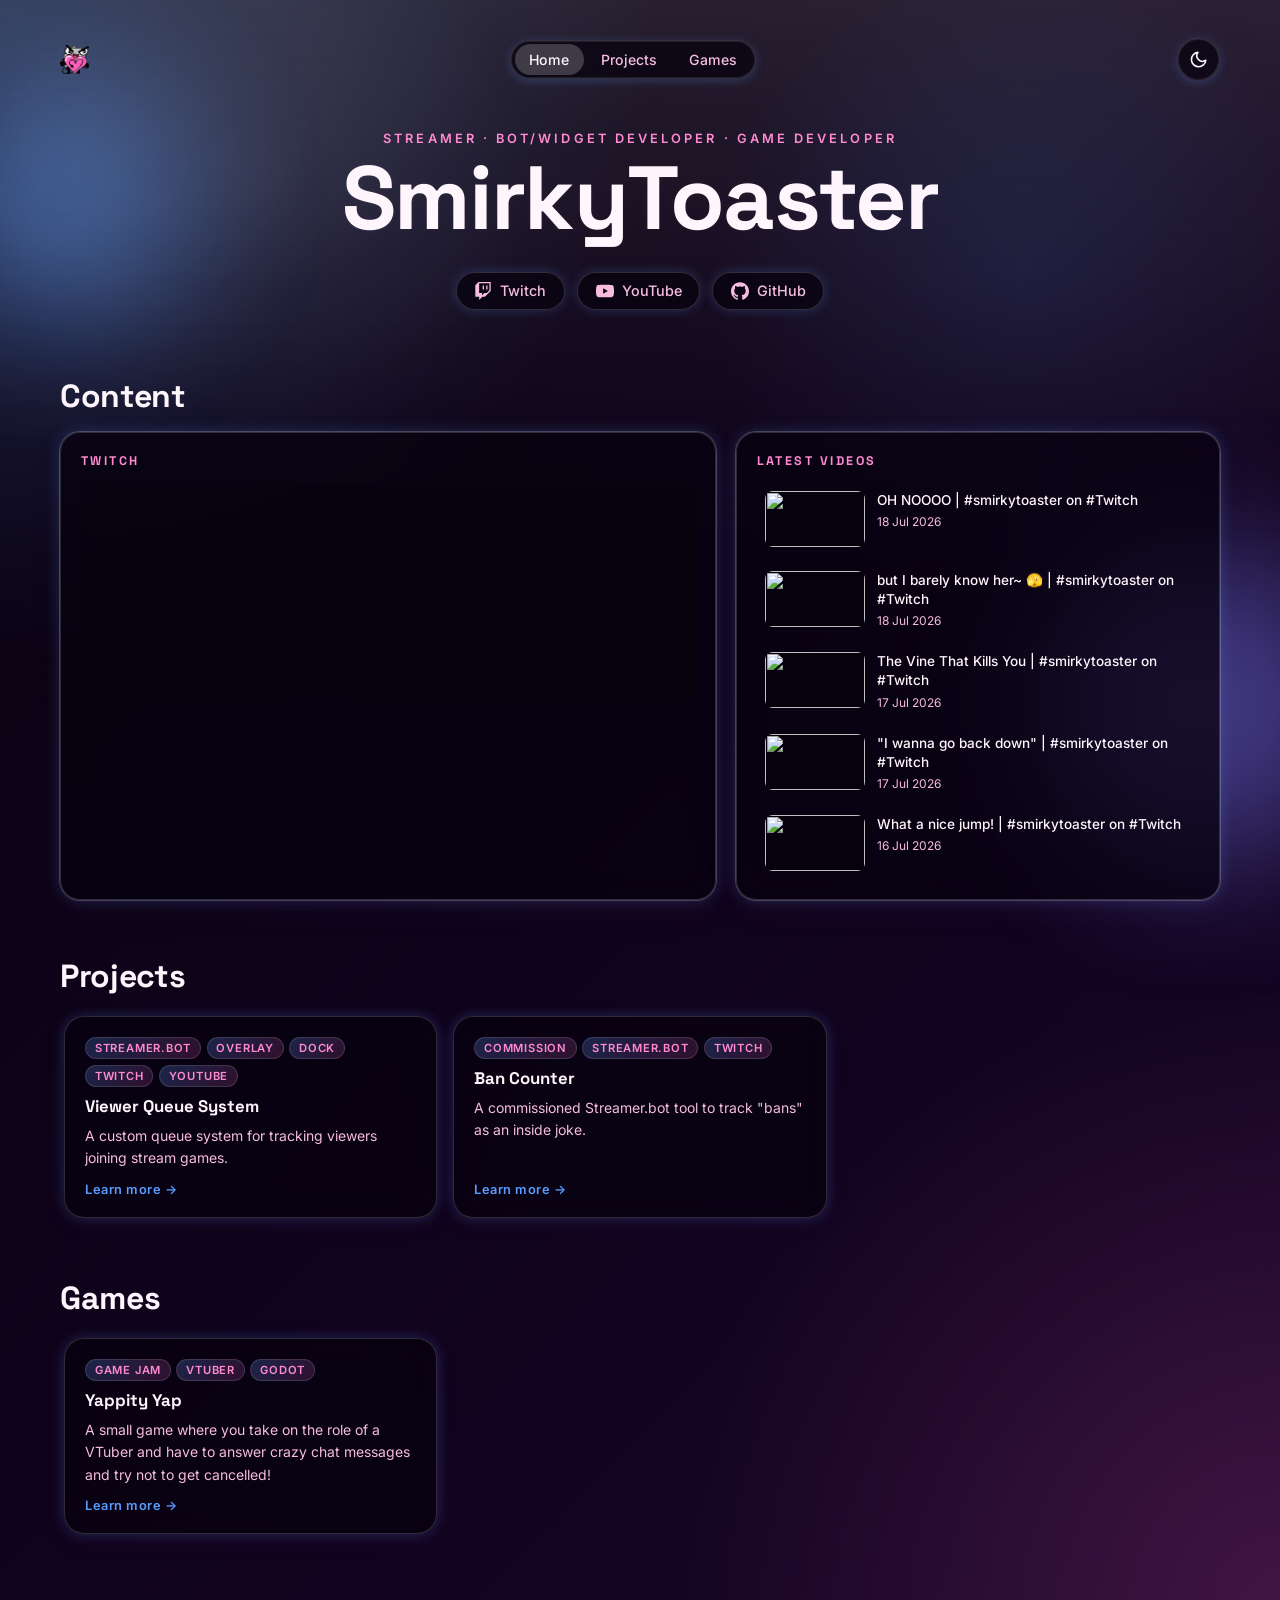
==== index.html @ 1ff02f2c "Revert "Merge pull request #7 from SmirkyToaster/fix/mobile-theme-color" This reverts commit ead4441" ====
<!DOCTYPE html>
<html lang="en">
  <head>
    <meta charset="UTF-8" />
    <meta name="viewport" content="width=device-width, initial-scale=1.0" />
    <title>SmirkyToaster</title>
    <meta
      name="description"
      content="SmirkyToaster — content creator, stream tool developer, and game developer."
    />
    <link rel="preconnect" href="https://fonts.googleapis.com" />
    <link rel="preconnect" href="https://fonts.gstatic.com" crossorigin />
    <link
      href="https://fonts.googleapis.com/css2?family=Inter:wght@400;500;600;700&family=Space+Grotesk:wght@500;700&display=swap"
      rel="stylesheet"
    />
    <link rel="stylesheet" href="styles.css" />
  </head>
  <body>
    <div class="bg-orb orb-one"></div>
    <div class="bg-orb orb-two"></div>
    <div class="bg-grid"></div>

    <div class="stage">
      <header class="topbar">
        <img src="assets/twitch_emotes/ToasterHeart.png" alt="SmirkyToaster" class="brand-logo" />
        <nav class="topbar-nav" id="topbar-nav" aria-label="Main navigation">
          <a href="./" class="nav-link is-active" aria-current="page">Home</a>
          <a href="projects/" class="nav-link">Projects</a>
          <a href="games/" class="nav-link">Games</a>
        </nav>
        <div class="topbar-actions">
          <button id="nav-toggle" class="nav-toggle" type="button" aria-label="Toggle navigation" aria-expanded="false">
            <span class="nav-toggle__bar"></span>
            <span class="nav-toggle__bar"></span>
            <span class="nav-toggle__bar"></span>
          </button>
          <button id="theme-toggle" class="theme-toggle" type="button" aria-label="Toggle colour theme">
            <svg class="theme-toggle__icon theme-toggle__icon--sun" width="18" height="18" viewBox="0 0 24 24" fill="none" stroke="currentColor" stroke-width="2" stroke-linecap="round" stroke-linejoin="round" aria-hidden="true">
              <circle cx="12" cy="12" r="5"></circle>
              <line x1="12" y1="1" x2="12" y2="3"></line>
              <line x1="12" y1="21" x2="12" y2="23"></line>
              <line x1="4.22" y1="4.22" x2="5.64" y2="5.64"></line>
              <line x1="18.36" y1="18.36" x2="19.78" y2="19.78"></line>
              <line x1="1" y1="12" x2="3" y2="12"></line>
              <line x1="21" y1="12" x2="23" y2="12"></line>
              <line x1="4.22" y1="19.78" x2="5.64" y2="18.36"></line>
              <line x1="18.36" y1="5.64" x2="19.78" y2="4.22"></line>
            </svg>
            <svg class="theme-toggle__icon theme-toggle__icon--moon" width="18" height="18" viewBox="0 0 24 24" fill="none" stroke="currentColor" stroke-width="2" stroke-linecap="round" stroke-linejoin="round" aria-hidden="true">
              <path d="M21 12.79A9 9 0 1 1 11.21 3 7 7 0 0 0 21 12.79z"></path>
            </svg>
          </button>
        </div>
      </header>

      <div class="mobile-nav" id="mobile-nav" aria-hidden="true">
        <a href="./" class="mobile-nav__link is-active" aria-current="page">Home</a>
        <a href="projects/" class="mobile-nav__link">Projects</a>
        <a href="games/" class="mobile-nav__link">Games</a>
      </div>

      <main>
        <!-- ── Hero ─────────────────────────────────────────────────── -->
        <section class="hero">
          <p class="eyebrow">Streamer &middot; Bot/Widget Developer &middot; Game Developer</p>
          <h1 class="hero-name">SmirkyToaster</h1>
          <div class="social-links">
            <a href="https://twitch.tv/smirkytoaster" class="social-link" target="_blank" rel="noopener noreferrer" aria-label="Twitch">
              <svg width="18" height="18" viewBox="0 0 24 24" fill="currentColor" aria-hidden="true"><path d="M11.571 4.714h1.715v5.143H11.57zm4.715 0H18v5.143h-1.714zM6 0L1.714 4.286v15.428h5.143V24l4.286-4.286h3.428L22.286 12V0zm14.571 11.143l-3.428 3.428h-3.429l-3 3v-3H6.857V1.714h13.714z"/></svg>
              <span>Twitch</span>
            </a>
            <a href="https://youtube.com/@SmirkyToaster" class="social-link" target="_blank" rel="noopener noreferrer" aria-label="YouTube">
              <svg width="18" height="18" viewBox="0 0 24 24" fill="currentColor" aria-hidden="true"><path d="M23.498 6.186a3.016 3.016 0 0 0-2.122-2.136C19.505 3.545 12 3.545 12 3.545s-7.505 0-9.377.505A3.017 3.017 0 0 0 .502 6.186C0 8.07 0 12 0 12s0 3.93.502 5.814a3.016 3.016 0 0 0 2.122 2.136c1.871.505 9.376.505 9.376.505s7.505 0 9.377-.505a3.015 3.015 0 0 0 2.122-2.136C24 15.93 24 12 24 12s0-3.93-.502-5.814zM9.545 15.568V8.432L15.818 12l-6.273 3.568z"/></svg>
              <span>YouTube</span>
            </a>
            <a href="https://github.com/SmirkyToaster" class="social-link" target="_blank" rel="noopener noreferrer" aria-label="GitHub">
              <svg width="18" height="18" viewBox="0 0 24 24" fill="currentColor" aria-hidden="true"><path d="M12 .297c-6.63 0-12 5.373-12 12 0 5.303 3.438 9.8 8.205 11.385.6.113.82-.258.82-.577 0-.285-.01-1.04-.015-2.04-3.338.724-4.042-1.61-4.042-1.61C4.422 18.07 3.633 17.7 3.633 17.7c-1.087-.744.084-.729.084-.729 1.205.084 1.838 1.236 1.838 1.236 1.07 1.835 2.809 1.305 3.495.998.108-.776.417-1.305.76-1.605-2.665-.3-5.466-1.332-5.466-5.93 0-1.31.465-2.38 1.235-3.22-.135-.303-.54-1.523.105-3.176 0 0 1.005-.322 3.3 1.23.96-.267 1.98-.399 3-.405 1.02.006 2.04.138 3 .405 2.28-1.552 3.285-1.23 3.285-1.23.645 1.653.24 2.873.12 3.176.765.84 1.23 1.91 1.23 3.22 0 4.61-2.805 5.625-5.475 5.92.42.36.81 1.096.81 2.22 0 1.606-.015 2.896-.015 3.286 0 .315.21.69.825.57C20.565 22.092 24 17.592 24 12.297c0-6.627-5.373-12-12-12"/></svg>
              <span>GitHub</span>
            </a>
          </div>
        </section>

        <!-- ── Content ───────────────────────────────────────────────── -->
        <section id="content" class="section">
          <div class="section-head">
            <h2 class="section-heading">Content</h2>
          </div>
          <div class="content-grid">
            <div class="content-panel">
              <h3 class="panel-label">Twitch</h3>
              <div id="twitch-embed" class="twitch-embed-wrap"></div>
            </div>
            <div class="content-panel">
              <h3 class="panel-label">Latest Videos</h3>
              <div id="yt-videos" class="yt-grid">
                <p class="placeholder-note">Loading latest videos…</p>
              </div>
            </div>
          </div>
        </section>

        <!-- ── Projects ──────────────────────────────────────────────── -->
        <section id="projects" class="section">
          <div class="section-head">
            <h2 class="section-heading">Projects</h2>
            <div id="projects-footer" class="section-footer"></div>
          </div>
          <div id="projects-grid" class="featured-grid"></div>
        </section>

        <!-- ── Games ────────────────────────────────────────────────── -->
        <section id="games" class="section">
          <div class="section-head">
            <h2 class="section-heading">Games</h2>
            <div id="games-footer" class="section-footer"></div>
          </div>
          <div id="games-grid" class="featured-grid"></div>
        </section>
      </main>
    </div>

    <script src="js/nav-theme.js"></script>
    <script src="js/projects-data.js"></script>
    <script src="js/games-data.js"></script>
    <script src="js/link-helpers.js"></script>
    <script src="js/main.js"></script>
  </body>
</html>
---- styles.css ----
:root {
  --bg: #e9d8e3;
  --bg-2: #ccb7e8;
  --text: #3d2947;
  --text-soft: #5a4663;
  --accent: #5a9cff;
  --accent-pink: #ff8fc0;
  --accent-2: #4a7fd4;
  --eyebrow: #6e49d9;
  --accent-3: #5a9cff;
  --border: rgba(70, 49, 88, 0.24);
  --shadow: rgba(90, 156, 255, 0.2);
  --status-shadow: rgba(90, 156, 255, 0.14);
  --card-shadow: rgba(90, 156, 255, 0.12);
  --panel-shadow: rgba(90, 156, 255, 0.08);
  --surface: linear-gradient(135deg, rgba(255, 248, 252, 0.78), rgba(240, 232, 248, 0.62));
  --surface-strong: linear-gradient(135deg, rgba(255, 250, 252, 0.82), rgba(229, 223, 246, 0.78));
  --panel-bg: linear-gradient(135deg, rgba(90, 156, 255, 0.24), rgba(255, 143, 192, 0.2));
  --panel-border: rgba(255, 255, 255, 0.42);
  --glow-a: rgba(90, 156, 255, 0.24);
  --glow-b: rgba(110, 174, 233, 0.16);
  --grid-glow: rgba(255, 255, 255, 0.34);
  --scanline-opacity: 0.12;
  --screen-frame: rgba(255, 255, 255, 0.18);
}

body[data-theme="dark"] {
  --bg: #08020f;
  --bg-2: #170528;
  --text: #fff5fc;
  --text-soft: #f6bde0;
  --accent: #5a9cff;
  --accent-2: #ff5ebc;
  --eyebrow: #ff8ad2;
  --accent-3: #7f7dff;
  --border: rgba(255, 255, 255, 0.16);
  --shadow: rgba(90, 156, 255, 0.24);
  --status-shadow: rgba(90, 156, 255, 0.24);
  --card-shadow: rgba(90, 156, 255, 0.24);
  --panel-shadow: rgba(90, 156, 255, 0.08);
  --surface: rgba(8, 2, 15, 0.74);
  --surface-strong: linear-gradient(180deg, rgba(10, 3, 18, 0.92), rgba(8, 2, 15, 0.84));
  --panel-bg: linear-gradient(135deg, rgba(90, 156, 255, 0.24), rgba(255, 94, 188, 0.16));
  --panel-border: rgba(255, 255, 255, 0.12);
  --glow-a: rgba(90, 156, 255, 0.24);
  --glow-b: rgba(255, 94, 188, 0.18);
  --grid-glow: rgba(255, 255, 255, 0.12);
  --scanline-opacity: 0.22;
  --screen-frame: rgba(255, 255, 255, 0.08);
}

* {
  box-sizing: border-box;
}

html {
  scroll-behavior: smooth;
}

body {
  margin: 0;
  min-height: 100vh;
  font-family: "Inter", sans-serif;
  color: var(--text);
  background:
    radial-gradient(circle at top left, var(--glow-a), transparent 32%),
    radial-gradient(circle at bottom right, var(--glow-b), transparent 30%),
    linear-gradient(135deg, var(--bg), var(--bg-2));
  overflow-x: hidden;
  text-shadow: 0 0 8px rgba(255, 255, 255, 0.03);
}

body::before {
  content: "";
  position: fixed;
  inset: 0;
  background: repeating-linear-gradient(
    to bottom,
    rgba(255, 255, 255, 0.01) 0px,
    rgba(255, 255, 255, 0.01) 1px,
    transparent 1px,
    transparent 5px
  );
  pointer-events: none;
  opacity: var(--scanline-opacity);
  mix-blend-mode: screen;
}

.bg-orb {
  position: fixed;
  border-radius: 50%;
  filter: blur(70px);
  opacity: 0.45;
  pointer-events: none;
  animation: drift 14s ease-in-out infinite alternate;
}

.orb-one {
  width: 16rem;
  height: 16rem;
  background: var(--accent);
  top: 8%;
  left: -4rem;
}

.orb-two {
  width: 20rem;
  height: 20rem;
  background: var(--accent-3);
  right: -5rem;
  bottom: 4%;
  animation-delay: -7s;
}

.bg-grid {
  position: fixed;
  inset: 0;
  background:
    radial-gradient(circle at 20% 20%, var(--grid-glow), transparent 22%),
    radial-gradient(circle at 80% 30%, var(--glow-a), transparent 26%),
    linear-gradient(to bottom, rgba(255, 255, 255, 0.16), transparent 72%);
  mask-image: linear-gradient(to bottom, rgba(0, 0, 0, 0.78), transparent);
  pointer-events: none;
  opacity: 0.95;
}

.stage {
  position: relative;
  z-index: 1;
  max-width: 1200px;
  margin: 0 auto;
  padding: 2rem 1.25rem 3rem;
}

.topbar {
  display: flex;
  align-items: center;
  justify-content: space-between;
  padding: 0.4rem 0;
  border: none;
  border-radius: 0;
  backdrop-filter: none;
  background: transparent;
  box-shadow: none;
  position: relative;
  overflow: visible;
}

.topbar::before {
  content: none;
}

.topbar-actions {
  display: flex;
  align-items: center;
  gap: 0.25rem;
  padding: 0.22rem;
  border: 1px solid rgba(70, 49, 88, 0.32);
  border-radius: 999px;
  background: rgba(255, 255, 255, 0.55);
  box-shadow: inset 0 0 0 1px rgba(255, 255, 255, 0.16), 0 2px 10px rgba(79, 48, 92, 0.14);
}

body[data-theme="dark"] .topbar-actions {
  border-color: var(--border);
  background: var(--surface);
  box-shadow: inset 0 0 0 1px rgba(255, 255, 255, 0.08), 0 2px 10px var(--card-shadow);
}

.brand {
  font-family: "Space Grotesk", sans-serif;
  font-weight: 700;
  letter-spacing: 0.16em;
  text-transform: uppercase;
  font-size: 0.95rem;
  text-decoration: none;
  color: var(--text);
}

.brand-logo {
  height: 1.8rem;
  width: auto;
  object-fit: contain;
}

.status-pill {
  padding: 0.45rem 0.8rem;
  border-radius: 999px;
  background: rgba(255, 255, 255, 0.32);
  border: 1px solid rgba(255, 255, 255, 0.58);
  color: var(--text-soft);
  font-size: 0.85rem;
  box-shadow: inset 0 0 8px rgba(255, 255, 255, 0.16), 0 0 8px var(--status-shadow);
}

body[data-theme="dark"] .status-pill {
  border-color: rgba(255, 255, 255, 0.52);
  box-shadow: inset 0 0 9px rgba(255, 255, 255, 0.14), 0 0 9px var(--status-shadow);
}

.theme-toggle {
  display: inline-flex;
  align-items: center;
  justify-content: center;
  gap: 0;
  padding: 0.4rem;
  width: 2.1rem;
  height: 2.1rem;
  border-radius: 999px;
  border: 1px solid transparent;
  background: transparent;
  color: var(--text-soft);
  font: inherit;
  cursor: pointer;
  position: relative;
  isolation: isolate;
  transition: transform 160ms ease, background 160ms ease;
}

body[data-theme="dark"] .theme-toggle {
  box-shadow: none;
}

.theme-toggle:hover {
  transform: translateY(-1px);
  background: var(--surface-strong);
}

.theme-toggle__icon {
  position: absolute;
  width: 1.2rem;
  height: 1.2rem;
  color: var(--text);
  transition: opacity 220ms ease, transform 280ms ease;
}

.theme-toggle__icon--sun {
  opacity: 1;
  transform: scale(1) rotate(0deg);
}

.theme-toggle__icon--moon {
  opacity: 0;
  transform: scale(0.55) rotate(-30deg);
}

body[data-theme="dark"] .theme-toggle__icon--sun {
  opacity: 0;
  transform: scale(0.55) rotate(30deg);
}

body[data-theme="dark"] .theme-toggle__icon--moon {
  opacity: 1;
  transform: scale(1) rotate(0deg);
}

.hero {
  display: grid;
  grid-template-columns: 1.02fr 0.98fr;
  gap: 2rem;
  align-items: center;
  min-height: calc(100vh - 8rem);
  padding: 2.5rem 0 0;
}

.hero-copy h1 {
  margin: 0.4rem 0 1rem;
  font-family: "Space Grotesk", sans-serif;
  font-size: clamp(2.3rem, 4vw, 4.2rem);
  line-height: 1.05;
}

.eyebrow {
  margin: 0;
  color: var(--eyebrow);
  letter-spacing: 0.24em;
  text-transform: uppercase;
  font-size: 0.8rem;
  font-weight: 600;
}

.subtitle {
  max-width: 620px;
  color: var(--text-soft);
  font-size: 1.05rem;
  line-height: 1.7;
  margin: 0;
}

.preview-card {
  border: 1px solid rgba(255, 255, 255, 0.34);
  border-radius: 1.5rem;
  padding: 1rem;
  background: var(--surface-strong);
  box-shadow: 0 0 0 1px rgba(255, 255, 255, 0.38), 0 18px 44px rgba(76, 48, 88, 0.12), 0 0 20px var(--card-shadow);
  backdrop-filter: blur(20px);
  position: relative;
  overflow: hidden;
}

.preview-card::after {
  content: "";
  position: absolute;
  inset: 0;
  border-radius: inherit;
  box-shadow: inset 0 0 0 1px var(--screen-frame);
  pointer-events: none;
}

.preview-card::before {
  content: "";
  position: absolute;
  inset: 0;
  background: linear-gradient(to bottom, rgba(255, 255, 255, 0.04), transparent 20%, transparent 80%, rgba(255, 255, 255, 0.03));
  pointer-events: none;
  mix-blend-mode: screen;
}

.preview-card__header {
  display: flex;
  gap: 0.4rem;
  margin-bottom: 0.9rem;
}

.dot {
  width: 0.7rem;
  height: 0.7rem;
  border-radius: 50%;
  background: linear-gradient(135deg, var(--accent), var(--accent-pink));
}

.preview-card__body {
  display: grid;
  gap: 0.8rem;
}

.panel {
  border-radius: 1rem;
  background: var(--panel-bg);
  border: 1px solid var(--panel-border);
  min-height: 4.5rem;
  box-shadow: inset 0 0 14px rgba(255, 255, 255, 0.16), 0 0 10px var(--panel-shadow);
}

.panel-large {
  min-height: 7rem;
}

.panel-row {
  display: grid;
  grid-template-columns: repeat(2, minmax(0, 1fr));
  gap: 0.8rem;
}

.panel-small {
  min-height: 4rem;
}

.panel-wide {
  min-height: 3.8rem;
}

@keyframes drift {
  from {
    transform: translate3d(0, 0, 0) scale(1);
  }
  to {
    transform: translate3d(2rem, -1.2rem, 0) scale(1.08);
  }
}

@media (max-width: 820px) {
  .hero {
    grid-template-columns: 1fr;
    gap: 1.4rem;
    min-height: auto;
    padding-top: 1.8rem;
  }

  .preview-card {
    max-width: 640px;
  }
}

@media (max-width: 560px) {
  .stage {
    padding: 1rem 0.9rem 2rem;
  }

  .topbar {
    padding: 0.8rem 0.85rem;
    border-radius: 1rem;
  }

  .brand {
    font-size: 0.82rem;
  }

  .status-pill {
    font-size: 0.75rem;
  }

  .hero-copy h1 {
    font-size: 2rem;
  }

  .subtitle {
    font-size: 0.95rem;
  }

  .preview-card {
    padding: 0.8rem;
  }
}

/* ════════════════════════════════════════════════════════════════════════════
   TOPBAR NAVIGATION
   ════════════════════════════════════════════════════════════════════════════ */

.topbar-nav {
  display: flex;
  align-items: center;
  gap: 0.2rem;
  padding: 0.22rem;
  border: 1px solid rgba(70, 49, 88, 0.32);
  border-radius: 999px;
  background: rgba(255, 255, 255, 0.55);
  box-shadow: inset 0 0 0 1px rgba(255, 255, 255, 0.16), 0 2px 10px rgba(79, 48, 92, 0.14);
}

body[data-theme="dark"] .topbar-nav {
  border-color: var(--border);
  background: var(--surface);
  box-shadow: inset 0 0 0 1px rgba(255, 255, 255, 0.08), 0 2px 10px var(--card-shadow);
}

.nav-link {
  padding: 0.42rem 0.9rem;
  border-radius: 999px;
  color: var(--text-soft);
  text-decoration: none;
  font-size: 0.88rem;
  font-weight: 500;
  transition: background 150ms ease, color 150ms ease;
}

.nav-link:hover {
  background: rgba(255, 255, 255, 0.85);
  color: var(--text);
}

.nav-link.is-active {
  background: rgba(255, 255, 255, 0.92);
  color: var(--text);
}

body[data-theme="dark"] .nav-link:hover {
  background: rgba(255, 255, 255, 0.18);
}

body[data-theme="dark"] .nav-link.is-active {
  background: rgba(255, 255, 255, 0.2);
}

a.brand {
  text-decoration: none;
  color: var(--text);
}

/* Hamburger — hidden on desktop */
.nav-toggle {
  display: none;
  flex-direction: column;
  justify-content: center;
  align-items: center;
  gap: 0.28rem;
  width: 2.1rem;
  height: 2.1rem;
  padding: 0.4rem;
  border-radius: 999px;
  border: 1px solid transparent;
  background: transparent;
  cursor: pointer;
  transition: background 150ms ease;
}

.nav-toggle:hover {
  background: rgba(255, 255, 255, 0.85);
}

body[data-theme="dark"] .nav-toggle:hover {
  background: rgba(255, 255, 255, 0.18);
}

.nav-toggle__bar {
  display: block;
  width: 100%;
  height: 2px;
  background: var(--text);
  border-radius: 2px;
  transform-origin: center;
  transition: transform 220ms ease, opacity 220ms ease;
}

.nav-toggle.is-open .nav-toggle__bar:nth-child(1) {
  transform: translateY(0.4rem) rotate(45deg);
}

.nav-toggle.is-open .nav-toggle__bar:nth-child(2) {
  opacity: 0;
}

.nav-toggle.is-open .nav-toggle__bar:nth-child(3) {
  transform: translateY(-0.4rem) rotate(-45deg);
}

/* Mobile nav dropdown */
.mobile-nav {
  display: none;
  flex-direction: column;
  margin-top: 0;
  padding: 0;
  border: 1px solid var(--border);
  border-radius: 1rem;
  backdrop-filter: blur(18px);
  background: var(--surface);
  box-shadow: 0 12px 32px rgba(79, 48, 92, 0.1), 0 0 18px var(--shadow);
  overflow: hidden;
  max-height: 0;
  opacity: 0;
  transform: translateY(-0.35rem);
  pointer-events: none;
  transition: max-height 260ms ease, opacity 180ms ease, transform 220ms ease, margin-top 220ms ease, padding 220ms ease;
}

.mobile-nav.is-open {
  max-height: 15rem;
  opacity: 1;
  transform: translateY(0);
  pointer-events: auto;
  margin-top: 0.5rem;
  padding: 0.5rem;
}

.mobile-nav__link {
  padding: 0.65rem 1rem;
  border-radius: 0.6rem;
  color: var(--text-soft);
  text-decoration: none;
  font-size: 0.95rem;
  font-weight: 500;
  opacity: 0;
  transform: translateY(-0.45rem);
  transition: transform 220ms ease, opacity 180ms ease, background 150ms ease, color 150ms ease;
}

.mobile-nav.is-open .mobile-nav__link {
  opacity: 1;
  transform: translateY(0);
}

.mobile-nav.is-open .mobile-nav__link:nth-child(1) {
  transition-delay: 20ms;
}

.mobile-nav.is-open .mobile-nav__link:nth-child(2) {
  transition-delay: 65ms;
}

.mobile-nav.is-open .mobile-nav__link:nth-child(3) {
  transition-delay: 110ms;
}

.mobile-nav__link:hover {
  background: rgba(255, 255, 255, 0.16);
  color: var(--text);
}

.mobile-nav__link.is-active {
  background: rgba(255, 255, 255, 0.2);
  color: var(--text);
}

/* ════════════════════════════════════════════════════════════════════════════
   HERO
   ════════════════════════════════════════════════════════════════════════════ */

/* Override the old 2-column grid hero */
.hero {
  display: flex;
  flex-direction: column;
  align-items: center;
  text-align: center;
  padding: 2.75rem 1rem;
  gap: 0;
  min-height: unset;
}

.hero-name {
  margin: 0.5rem 0 1.75rem;
  font-family: "Space Grotesk", sans-serif;
  font-size: clamp(3rem, 7vw, 6rem);
  line-height: 1;
  letter-spacing: -0.02em;
}

/* ════════════════════════════════════════════════════════════════════════════
   SOCIAL LINKS
   ════════════════════════════════════════════════════════════════════════════ */

.social-links {
  display: flex;
  flex-wrap: wrap;
  justify-content: center;
  gap: 0.75rem;
}

.social-link {
  display: inline-flex;
  align-items: center;
  gap: 0.5rem;
  padding: 0.55rem 1.1rem;
  border-radius: 999px;
  border: 1px solid rgba(70, 49, 88, 0.32);
  background: rgba(255, 255, 255, 0.55);
  color: var(--text-soft);
  text-decoration: none;
  font-size: 0.9rem;
  font-weight: 500;
  backdrop-filter: blur(12px);
  box-shadow: 0 0 12px var(--card-shadow);
  transition: transform 160ms ease, background 160ms ease, color 160ms ease, box-shadow 160ms ease;
}

.social-link:hover {
  transform: translateY(-2px);
  background: rgba(255, 255, 255, 0.85);
  color: var(--text);
  box-shadow: 0 0 20px var(--shadow);
}

body[data-theme="dark"] .social-link {
  border-color: var(--border);
  background: var(--surface);
}

body[data-theme="dark"] .social-link:hover {
  background: var(--surface-strong);
}

/* ════════════════════════════════════════════════════════════════════════════
   SECTIONS
   ════════════════════════════════════════════════════════════════════════════ */

.section {
  padding: 2.5rem 0 1rem;
}

#content.section {
  padding-top: 1.4rem;
}

.section-head {
  display: flex;
  align-items: center;
  justify-content: space-between;
  gap: 1rem;
  margin-bottom: 1rem;
}

.section-heading {
  margin: 0;
  font-family: "Space Grotesk", sans-serif;
  font-size: clamp(1.5rem, 3vw, 2rem);
  font-weight: 700;
  letter-spacing: -0.01em;
}

.section-footer {
  display: flex;
  justify-content: center;
}

.detail-top-back {
  margin-top: 0.9rem;
  margin-bottom: 0.25rem;
  display: flex;
  justify-content: flex-start;
}

.detail-primary-row {
  margin-top: 1.8rem;
}

.detail-main .page-hero {
  padding: 1.8rem 0 0.85rem;
}

.detail-main .page-subtitle {
  margin: 0 0 0.85rem;
}

.detail-main .section {
  padding-top: 0.95rem;
}

.detail-main .content-panel {
  padding: 1.3rem;
}

.detail-main .content-panel > p {
  margin: 0 0 1rem;
  line-height: 1.72;
}

.detail-main .content-panel > p:last-of-type {
  margin-bottom: 0;
}

.detail-main .carousel-card__tags {
  margin-bottom: 0.6rem;
}

.detail-subheading {
  margin: 1.05rem 0 0.55rem;
  font-family: "Space Grotesk", sans-serif;
  font-size: 0.94rem;
  font-weight: 700;
  letter-spacing: 0.06em;
  text-transform: uppercase;
  color: var(--eyebrow);
}

.credit-badges,
.tech-badges {
  display: flex;
  flex-wrap: wrap;
  gap: 0.6rem;
  margin: 0;
}

.credit-badge,
.tech-badge {
  display: inline-flex;
  align-items: center;
  gap: 0.5rem;
  padding: 0.4rem 0.85rem 0.4rem 0.5rem;
  border-radius: 0.85rem;
  border: 1px solid var(--border);
  background: var(--surface);
  color: var(--text-soft);
  font-size: 0.85rem;
  text-decoration: none;
  transition: transform 160ms ease;
}

a.credit-badge:hover,
a.tech-badge:hover {
  transform: translateY(-1px);
}

.credit-badge__icon {
  width: 18px;
  height: 18px;
  flex-shrink: 0;
  color: #9146ff; /* Twitch brand purple — do not retint per Twitch trademark guidelines */
}

.tech-badge__icon {
  width: 20px;
  height: 20px;
  flex-shrink: 0;
}

.credit-badge strong,
.tech-badge strong {
  color: var(--text);
  font-weight: 700;
}

.how-to-list,
.feature-list {
  margin: 0 0 1rem;
  padding: 0;
  list-style: none;
  display: flex;
  flex-direction: column;
  gap: 0.6rem;
}

.how-to-list li,
.feature-list li {
  display: flex;
  align-items: flex-start;
  gap: 0.65rem;
  line-height: 1.65;
}

.detail-main .content-panel code {
  font-family: "Space Grotesk", monospace;
  font-size: 1em;
  font-weight: 700;
  padding: 0.05em 0.4em;
  border-radius: 0.35rem;
  background: var(--panel-bg);
  color: var(--eyebrow);
}

.how-to-list__num {
  flex-shrink: 0;
  margin-top: 0.05rem;
  width: 22px;
  height: 22px;
  border-radius: 50%;
  border: 1px solid var(--panel-border);
  background: var(--panel-bg);
  display: flex;
  align-items: center;
  justify-content: center;
  font-size: 0.7rem;
  font-weight: 700;
  color: var(--eyebrow);
}

.feature-list li::before {
  content: "";
  flex-shrink: 0;
  width: 6px;
  height: 6px;
  margin-top: 0.62rem;
  border-radius: 50%;
  background: var(--eyebrow);
}

.import-code-panel {
  margin: 1.2rem auto 0;
  max-width: 26rem;
  border: 1px solid var(--border);
  border-radius: 0.95rem;
  background: var(--surface);
  padding: 1rem;
}

.import-code-hint {
  color: var(--text-soft);
  font-size: 0.85rem;
  margin: 0.6rem 0 0;
}

.import-code-manual {
  margin-top: 0.9rem;
  padding-top: 0.9rem;
  border-top: 1px solid var(--border);
}

.view-all-btn {
  display: inline-flex;
  align-items: center;
  gap: 0.4rem;
  padding: 0.6rem 1.5rem;
  border-radius: 999px;
  border: 1px solid var(--border);
  background: var(--surface);
  color: var(--text-soft);
  text-decoration: none;
  font-size: 0.9rem;
  font-weight: 500;
  backdrop-filter: blur(12px);
  box-shadow: 0 0 12px var(--card-shadow);
  transition: transform 160ms ease, background 160ms ease, color 160ms ease;
}

.view-all-btn__icon {
  flex: 0 0 auto;
}

.view-all-btn:hover {
  transform: translateY(-2px);
  color: var(--text);
  background: var(--surface-strong);
}

.view-all-btn--primary {
  color: var(--text);
  border-color: color-mix(in srgb, var(--accent) 45%, var(--border));
  background: linear-gradient(135deg, color-mix(in srgb, var(--accent) 26%, transparent), color-mix(in srgb, var(--accent-pink) 20%, transparent));
}

.import-code-wrap {
  margin-top: 1rem;
}

.import-code-head {
  align-items: center;
  display: flex;
  justify-content: space-between;
  gap: 0.8rem;
}

.import-code-head .panel-label {
  margin: 0;
}

.import-code-copy {
  border: 1px solid var(--border);
  border-radius: 999px;
  padding: 0.35rem 0.85rem;
  background: var(--surface);
  color: var(--text-soft);
  font: inherit;
  font-size: 0.82rem;
  line-height: 1;
  cursor: pointer;
  transition: background 160ms ease, color 160ms ease, transform 160ms ease;
}

.import-code-copy:hover {
  background: var(--surface-strong);
  color: var(--text);
  transform: translateY(-1px);
}

.import-code-field {
  margin-top: 0.7rem;
  width: 100%;
  min-height: 10rem;
  max-height: 16rem;
  overflow: auto;
  resize: vertical;
  border-radius: 0.85rem;
  border: 1px solid var(--border);
  background: rgba(0, 0, 0, 0.24);
  color: var(--text);
  font-family: ui-monospace, SFMono-Regular, Menlo, Consolas, "Liberation Mono", monospace;
  font-size: 0.76rem;
  line-height: 1.45;
  padding: 0.8rem;
  -ms-overflow-style: none;
  scrollbar-width: none;
}

.import-code-field::-webkit-scrollbar {
  width: 0;
  height: 0;
}

.import-code-note {
  color: var(--text-soft);
  font-size: 0.85rem;
  margin: 0.6rem 0 0;
}

/* ════════════════════════════════════════════════════════════════════════════
   CONTENT SECTION (TWITCH + YOUTUBE)
   ════════════════════════════════════════════════════════════════════════════ */

.content-grid {
  display: grid;
  grid-template-columns: 1.15fr 0.85fr;
  gap: 1.25rem;
  align-items: stretch;
}

.content-panel {
  border: 1px solid var(--border);
  border-radius: 1.25rem;
  padding: 1.25rem;
  background: var(--surface);
  backdrop-filter: blur(16px);
  box-shadow:
    0 0 0 1px rgba(255, 255, 255, 0.2),
    0 12px 32px rgba(79, 48, 92, 0.08),
    0 0 16px var(--card-shadow);
}

.panel-label {
  margin: 0 0 0.9rem;
  font-family: "Space Grotesk", sans-serif;
  font-size: 0.78rem;
  font-weight: 700;
  letter-spacing: 0.2em;
  text-transform: uppercase;
  color: var(--eyebrow);
}

.twitch-embed-wrap {
  border-radius: 0.75rem;
  overflow: hidden;
  background: rgba(0, 0, 0, 0.18);
  min-height: 220px;
}

.twitch-embed-wrap iframe {
  border: none;
}

/* YouTube video list */
.yt-grid {
  display: flex;
  flex-direction: column;
  gap: 0.5rem;
}

.yt-card {
  display: flex;
  gap: 0.75rem;
  text-decoration: none;
  border-radius: 0.75rem;
  padding: 0.5rem;
  transition: background 150ms ease, box-shadow 150ms ease;
}

.yt-card:hover {
  background: rgba(255, 255, 255, 0.1);
}

body:not([data-theme="dark"]) .yt-card:hover {
  box-shadow: 0 0 28px rgba(90, 156, 255, 0.28);
}

.yt-card__thumb {
  flex-shrink: 0;
  width: 100px;
  height: 56px;
  border-radius: 0.5rem;
  background: rgba(0, 0, 0, 0.2);
  object-fit: cover;
}

.yt-card__title {
  font-size: 0.85rem;
  font-weight: 500;
  line-height: 1.4;
  display: -webkit-box;
  -webkit-line-clamp: 2;
  line-clamp: 2;
  -webkit-box-orient: vertical;
  overflow: hidden;
  color: var(--text);
  margin: 0;
}

.yt-card__meta {
  font-size: 0.75rem;
  color: var(--text-soft);
  margin: 0.25rem 0 0;
}

.placeholder-note {
  color: var(--text-soft);
  font-size: 0.875rem;
  font-style: italic;
  margin: 0;
  padding: 1.5rem 0;
  text-align: center;
  line-height: 1.6;
}

.placeholder-note code {
  font-style: normal;
  font-size: 0.8rem;
  background: rgba(255, 255, 255, 0.14);
  padding: 0.1em 0.4em;
  border-radius: 0.3rem;
}

/* ════════════════════════════════════════════════════════════════════════════
   CAROUSELS
   ════════════════════════════════════════════════════════════════════════════ */

.carousel-wrap {
  position: relative;
}

.carousel-track {
  display: flex;
  gap: 1rem;
  overflow-x: auto;
  scroll-snap-type: x mandatory;
  scroll-behavior: smooth;
  scrollbar-width: none;
  padding: 0.5rem 0.25rem 1.25rem;
}

.carousel-track::-webkit-scrollbar {
  display: none;
}

.carousel-card {
  flex: 0 0 calc(33.333% - 0.67rem);
  min-width: 220px;
  scroll-snap-align: start;
  border: 1px solid var(--border);
  border-radius: 1.25rem;
  padding: 1.25rem;
  background: var(--surface);
  backdrop-filter: blur(16px);
  box-shadow: 0 6px 24px rgba(79, 48, 92, 0.09), 0 0 14px var(--card-shadow);
  text-decoration: none;
  color: var(--text);
  display: flex;
  flex-direction: column;
  gap: 0.5rem;
  transition: transform 160ms ease, box-shadow 160ms ease;
}

.carousel-card:hover {
  transform: translateY(-3px);
  box-shadow: 0 14px 40px rgba(79, 48, 92, 0.14), 0 0 22px var(--shadow);
}

.carousel-card__tags {
  display: flex;
  flex-wrap: wrap;
  gap: 0.35rem;
}

.tag {
  font-size: 0.7rem;
  font-weight: 600;
  letter-spacing: 0.07em;
  text-transform: uppercase;
  padding: 0.2rem 0.55rem;
  border-radius: 999px;
  background: var(--panel-bg);
  border: 1px solid var(--panel-border);
  color: var(--eyebrow);
}

.carousel-card__title {
  margin: 0;
  font-family: "Space Grotesk", sans-serif;
  font-size: 1.05rem;
  font-weight: 700;
}

.carousel-card__blurb {
  margin: 0;
  font-size: 0.875rem;
  color: var(--text-soft);
  line-height: 1.6;
  flex: 1;
}

.carousel-card__cta {
  margin-top: 0.25rem;
  font-size: 0.8rem;
  font-weight: 600;
  color: var(--accent);
  letter-spacing: 0.04em;
}

.carousel-btn {
  position: absolute;
  top: calc(50% - 0.625rem); /* offset for padding-bottom on track */
  transform: translateY(-50%);
  width: 2.25rem;
  height: 2.25rem;
  border-radius: 50%;
  border: 1px solid var(--border);
  background: var(--surface-strong);
  color: var(--text);
  font-size: 0;
  line-height: 0;
  cursor: pointer;
  backdrop-filter: blur(12px);
  box-shadow: 0 0 12px var(--card-shadow);
  display: grid;
  place-items: center;
  z-index: 2;
  transition: transform 150ms ease, opacity 150ms ease, border-color 150ms ease, box-shadow 150ms ease;
}

.carousel-btn:hover {
  transform: translateY(-50%);
  border-color: rgba(255, 255, 255, 0.18);
  box-shadow: 0 0 16px rgba(90, 156, 255, 0.18);
}

.carousel-btn__icon {
  width: 1.15rem;
  height: 1.15rem;
  fill: none;
  stroke: currentColor;
  stroke-width: 2.3;
  stroke-linecap: round;
  stroke-linejoin: round;
  display: block;
}

.carousel-btn:disabled .carousel-btn__icon {
  opacity: 0.65;
}

.carousel-btn:disabled {
  opacity: 0.3;
  cursor: not-allowed;
}

.carousel-btn--prev { left: 0.5rem; }
.carousel-btn--next { right: 0.5rem; }

.game-carousel {
  margin: 1rem 0 1.25rem;
}

.game-carousel__track {
  gap: 0.85rem;
  padding-bottom: 0.5rem;
}

.game-carousel__slide {
  flex: 0 0 min(82%, 28rem);
  margin: 0;
  scroll-snap-align: start;
  border-radius: 1rem;
  overflow: hidden;
  border: 1px solid rgba(255, 255, 255, 0.08);
  background: rgba(255, 255, 255, 0.025);
  box-shadow: none;
}

.game-carousel__image {
  display: block;
  width: 100%;
  aspect-ratio: 16 / 9;
  object-fit: cover;
  background: rgba(0, 0, 0, 0.14);
}

.game-carousel__caption {
  padding: 0.75rem 0.9rem;
  font-size: 0.84rem;
  color: var(--text-soft);
  border-top: 1px solid var(--border);
  background: rgba(0, 0, 0, 0.08);
}

.credit-link {
  color: var(--accent);
  text-decoration: underline;
  text-underline-offset: 0.18em;
  text-decoration-thickness: 0.09em;
  font-weight: 600;
  white-space: nowrap;
  transition: color 150ms ease, text-decoration-color 150ms ease;
}

.credit-link:hover {
  color: var(--accent-2);
}

.credit-link:focus-visible {
  outline: 2px solid var(--accent);
  outline-offset: 2px;
}

.game-carousel__slide::before {
  content: "";
  position: absolute;
  inset: 0;
  pointer-events: none;
}

.game-carousel__slide {
  position: relative;
}

@media (max-width: 720px) {
  .carousel-btn--prev { left: 0.25rem; }
  .carousel-btn--next { right: 0.25rem; }

  .game-carousel__slide {
    flex-basis: 92%;
  }
}

/* ════════════════════════════════════════════════════════════════════════════
   LIST PAGES (projects/index.html, games/index.html)
   ════════════════════════════════════════════════════════════════════════════ */

.page-hero {
  padding: 3rem 0 1.5rem;
}

.page-title {
  margin: 0.4rem 0 0.75rem;
  font-family: "Space Grotesk", sans-serif;
  font-size: clamp(2rem, 4vw, 3.5rem);
  line-height: 1.05;
}

.page-subtitle {
  color: var(--text-soft);
  font-size: 1rem;
  margin: 0 0 1rem;
  line-height: 1.7;
}

.featured-grid {
  display: grid;
  grid-template-columns: repeat(3, 1fr);
  gap: 1rem;
  padding: 0.25rem;
}

.card-grid {
  display: grid;
  grid-template-columns: repeat(3, 1fr);
  gap: 1rem;
  padding: 0.25rem;
  padding-bottom: 3rem;
}

/* ════════════════════════════════════════════════════════════════════════════
   RESPONSIVE — updated breakpoints
   ════════════════════════════════════════════════════════════════════════════ */

@media (max-width: 900px) {
  .content-grid {
    grid-template-columns: 1fr;
  }

  .featured-grid,
  .card-grid {
    grid-template-columns: repeat(2, 1fr);
  }
}

@media (max-width: 620px) {
  .section-head {
    align-items: center;
  }

  .view-all-btn {
    padding: 0.5rem 1.1rem;
    font-size: 0.85rem;
  }

  .topbar-nav {
    display: none;
  }

  .nav-toggle {
    display: flex;
  }

  .mobile-nav {
    display: flex;
  }

  .hero {
    padding: 2.75rem 0.5rem;
  }

  .hero-name {
    font-size: 2.6rem;
  }

  .featured-grid,
  .card-grid {
    grid-template-columns: 1fr;
  }
}
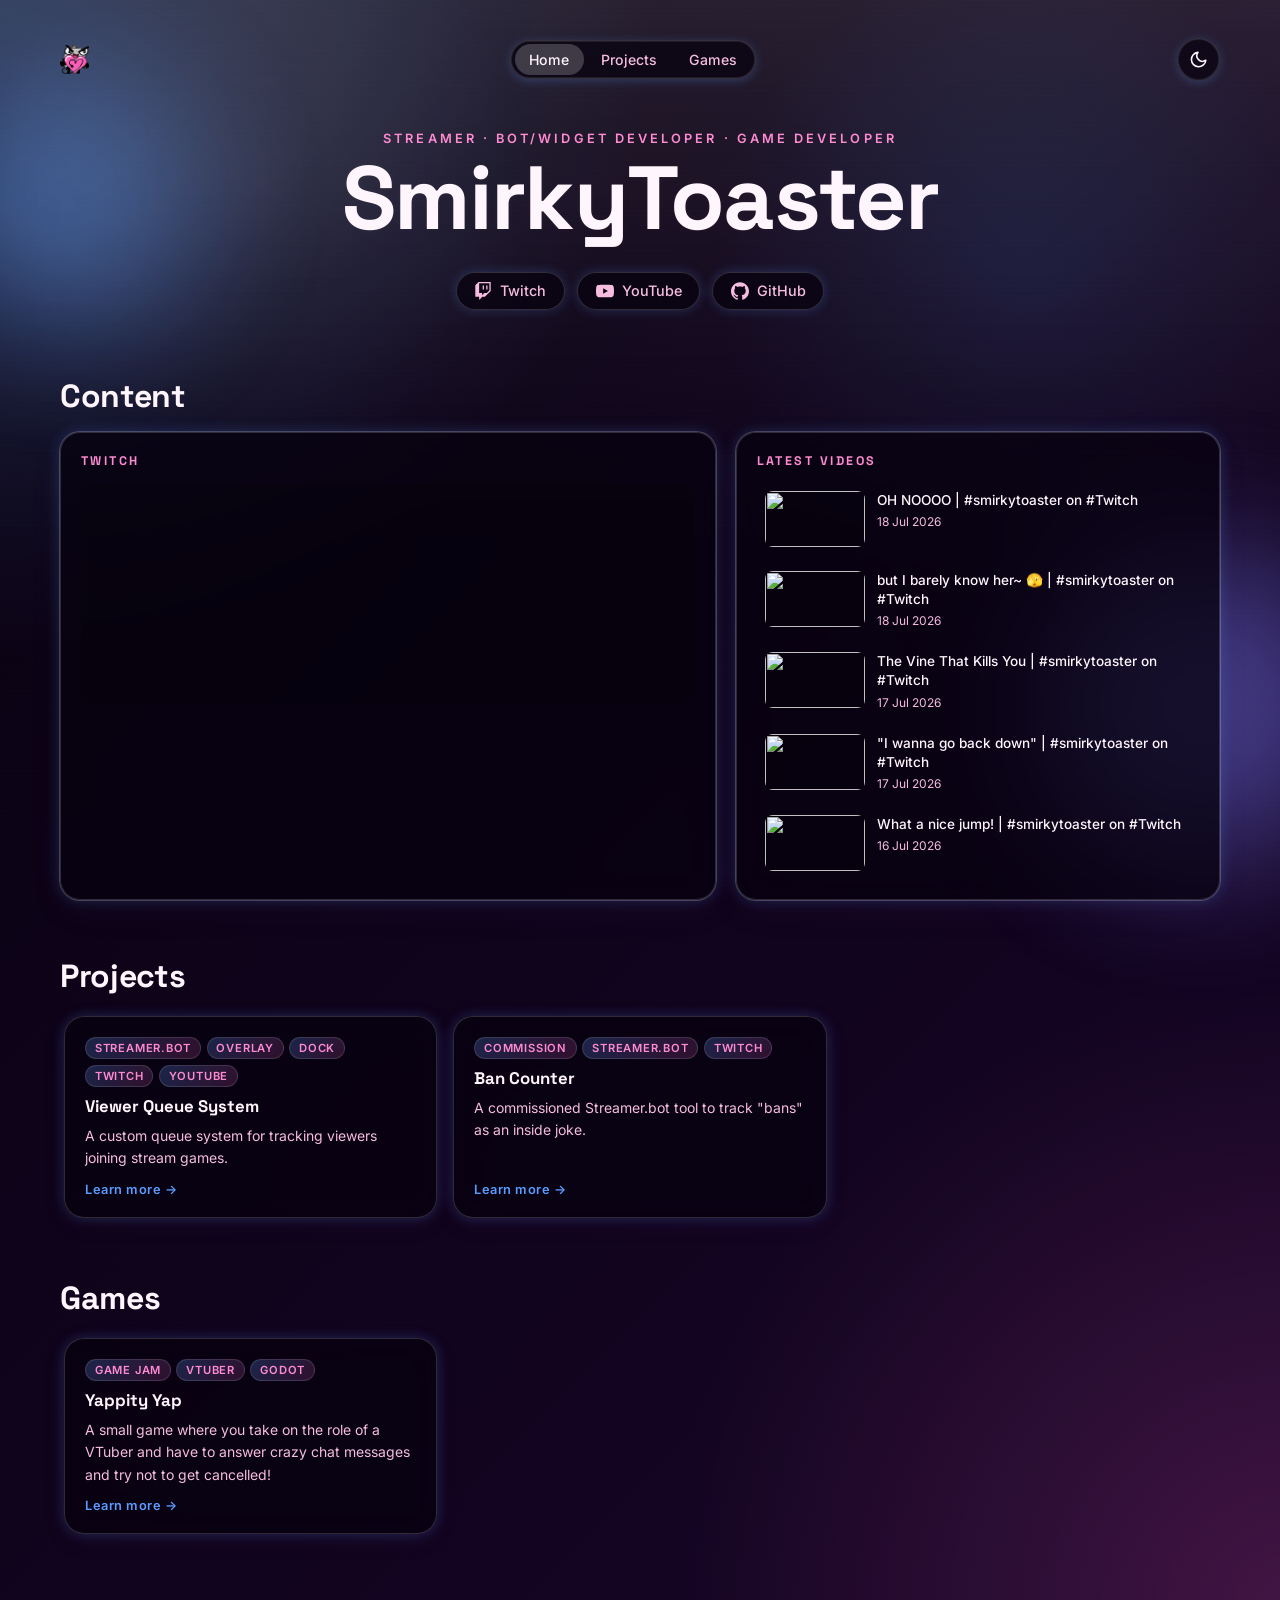
==== commit 1fa58616: "Revert "Merge pull request #8 from SmirkyToaster/fix/mobile-edge-to-edge" This reverts commit 5011dd" ====
--- a/index.html
+++ b/index.html
@@ -3,6 +3,7 @@
   <head>
     <meta charset="UTF-8" />
     <meta name="viewport" content="width=device-width, initial-scale=1.0" />
+    <meta name="theme-color" content="#08020f" />
     <title>SmirkyToaster</title>
     <meta
       name="description"
--- a/styles.css
+++ b/styles.css
@@ -55,6 +55,7 @@
 
 html {
   scroll-behavior: smooth;
+  background: var(--bg);
 }
 
 body {
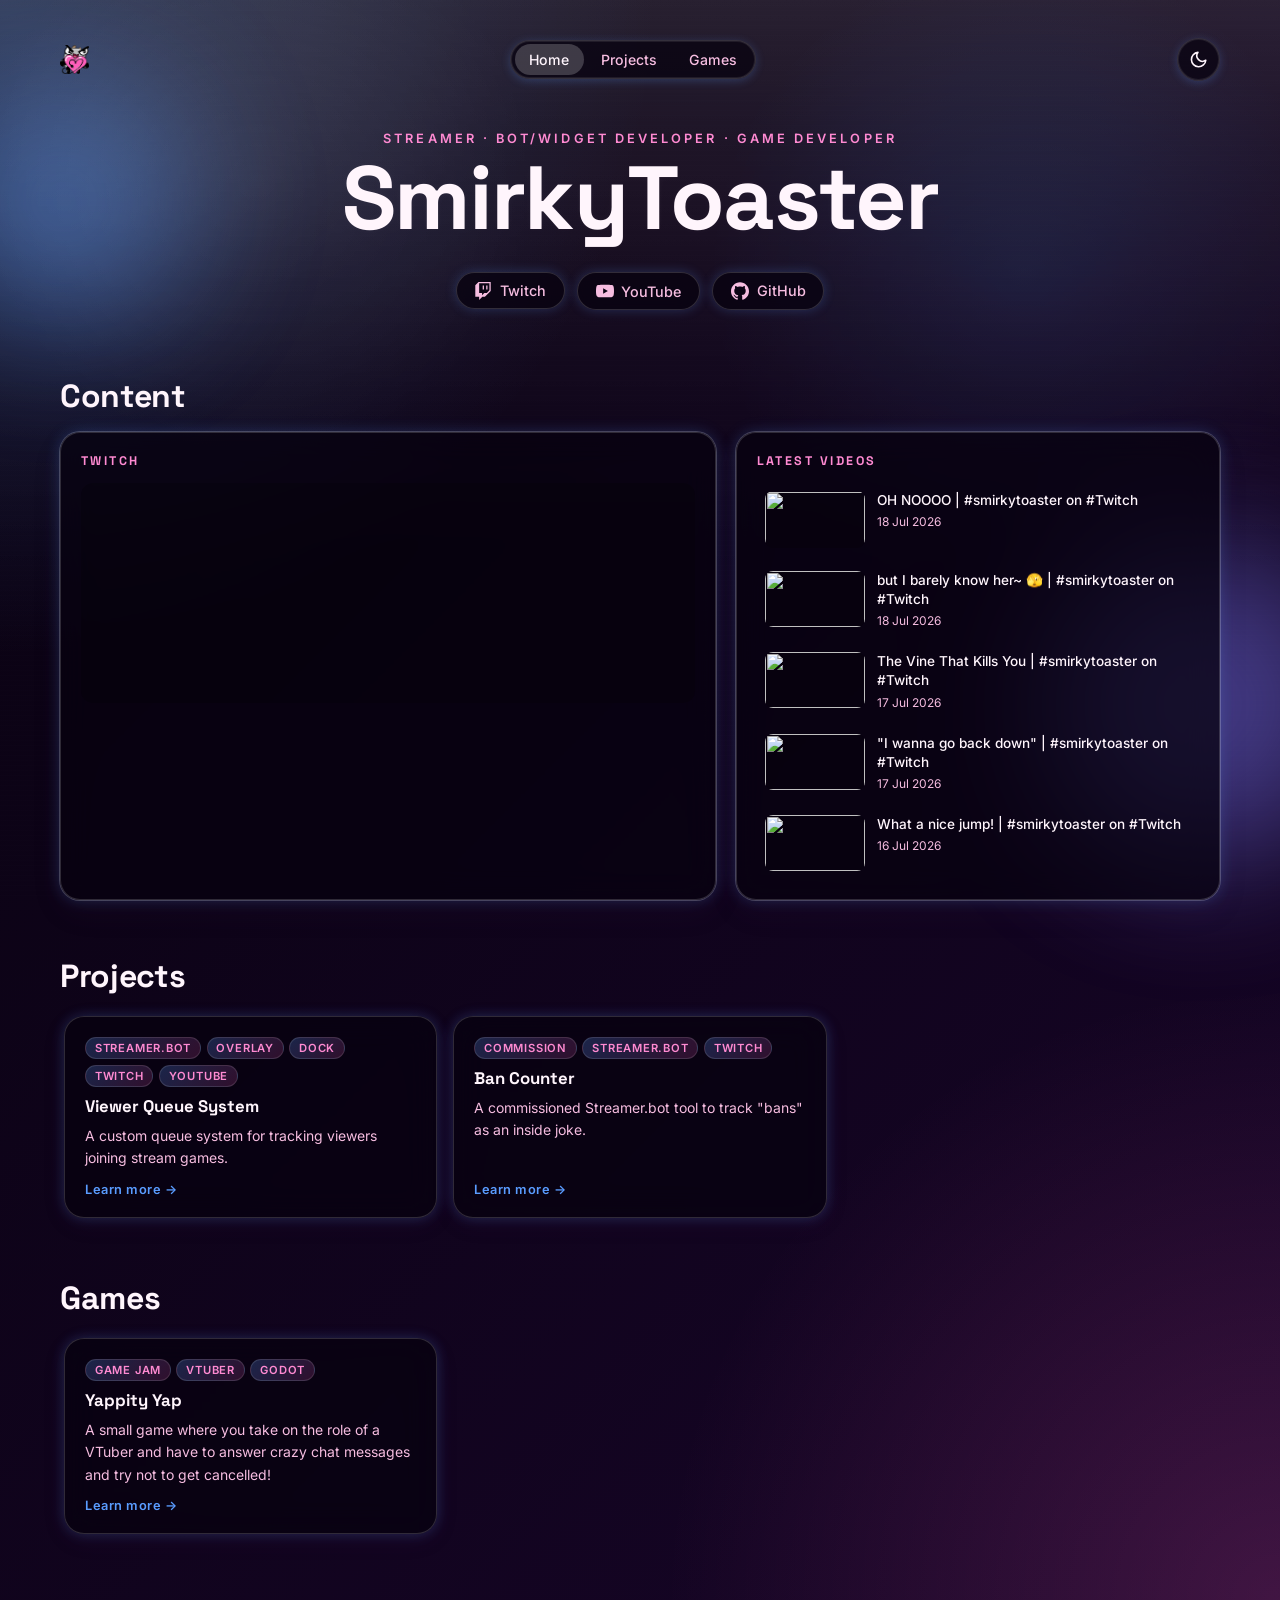
==== commit 95414749: "Merge pull request #10 from SmirkyToaster/revert/prs-6-9 Revert PRs #6-9 (mobile browser chrome fixe" ====
--- a/index.html
+++ b/index.html
@@ -3,7 +3,6 @@
   <head>
     <meta charset="UTF-8" />
     <meta name="viewport" content="width=device-width, initial-scale=1.0" />
-    <meta name="theme-color" content="#08020f" />
     <title>SmirkyToaster</title>
     <meta
       name="description"
--- a/styles.css
+++ b/styles.css
@@ -55,7 +55,6 @@
 
 html {
   scroll-behavior: smooth;
-  background: var(--bg);
 }
 
 body {
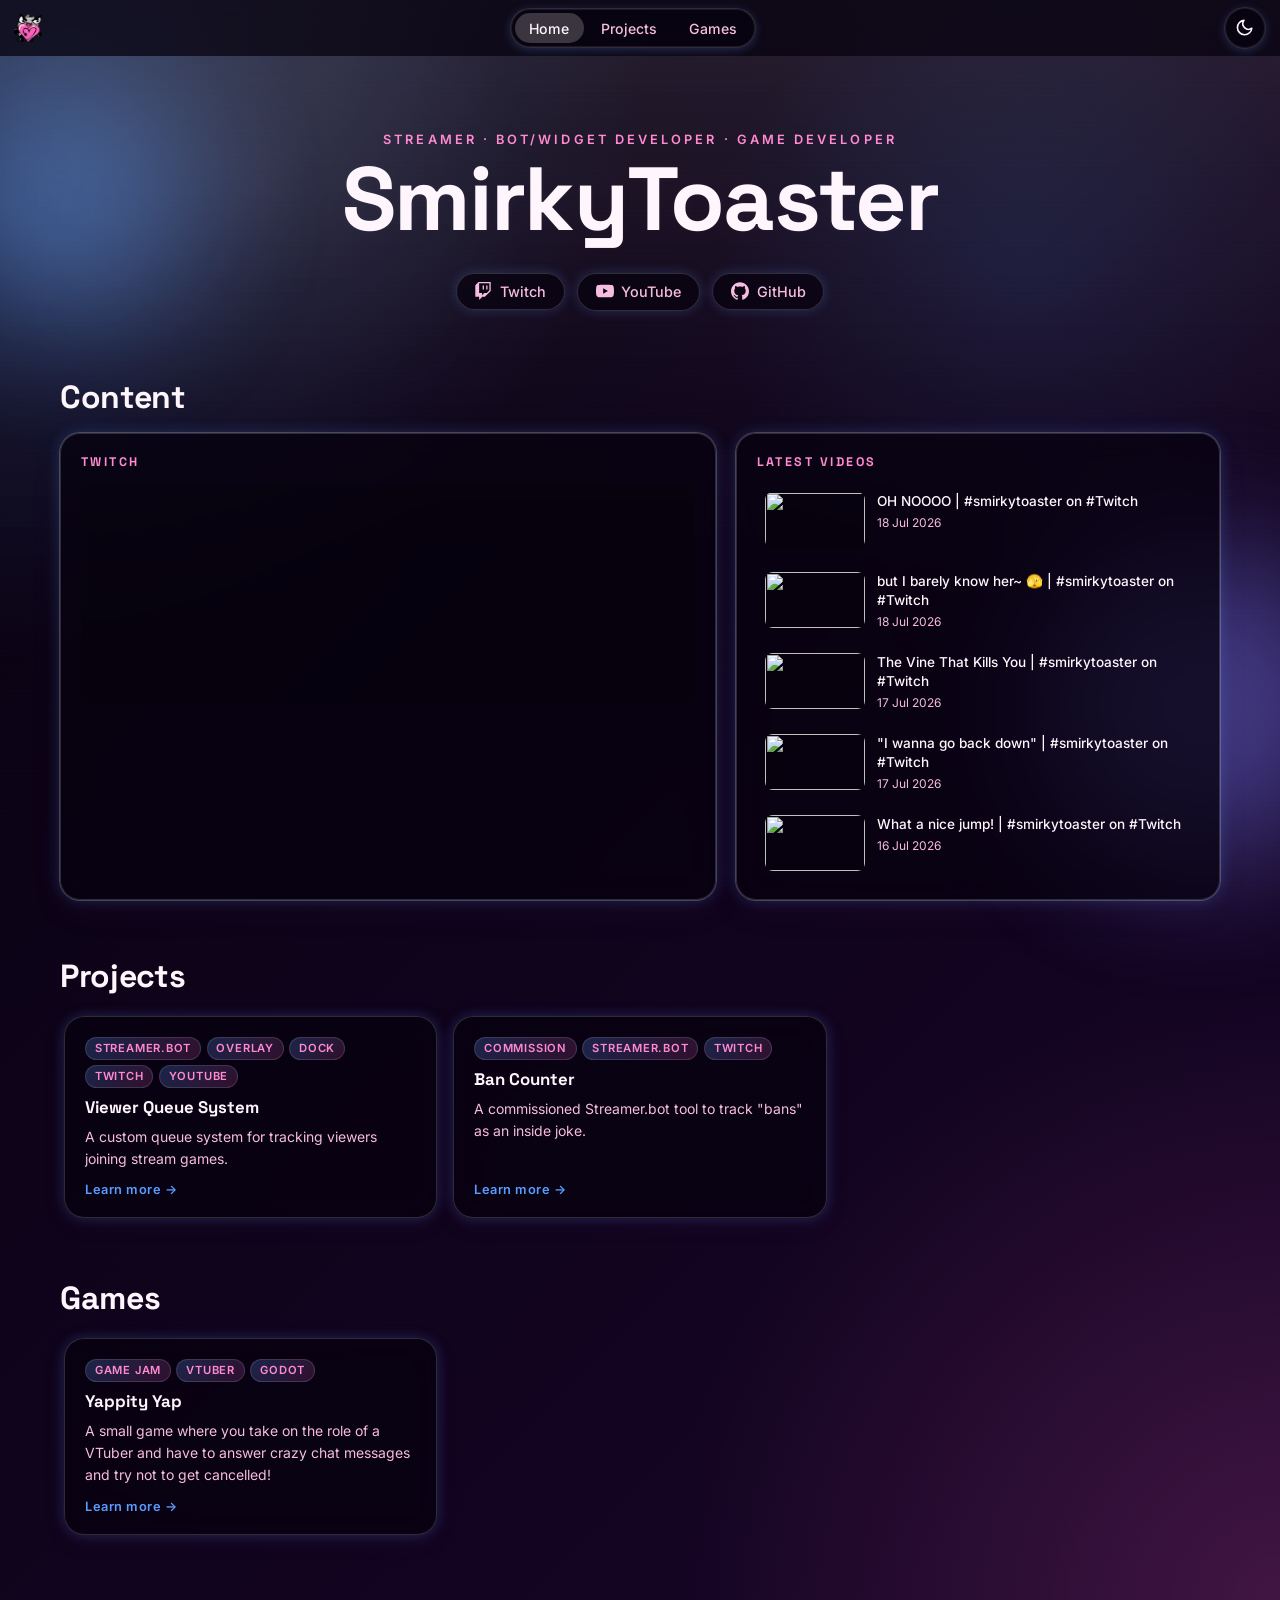
==== commit 3649b2eb: "Make top navbar a full-bleed sticky bar, fix dark-mode Safari toolbar tint - Move header/mobile-nav " ====
--- a/index.html
+++ b/index.html
@@ -2,7 +2,7 @@
 <html lang="en">
   <head>
     <meta charset="UTF-8" />
-    <meta name="viewport" content="width=device-width, initial-scale=1.0" />
+    <meta name="viewport" content="width=device-width, initial-scale=1.0, viewport-fit=cover" />
     <title>SmirkyToaster</title>
     <meta
       name="description"
@@ -21,8 +21,7 @@
     <div class="bg-orb orb-two"></div>
     <div class="bg-grid"></div>
 
-    <div class="stage">
-      <header class="topbar">
+    <header class="topbar">
         <img src="assets/twitch_emotes/ToasterHeart.png" alt="SmirkyToaster" class="brand-logo" />
         <nav class="topbar-nav" id="topbar-nav" aria-label="Main navigation">
           <a href="./" class="nav-link is-active" aria-current="page">Home</a>
@@ -52,14 +51,15 @@
             </svg>
           </button>
         </div>
-      </header>
+    </header>
 
-      <div class="mobile-nav" id="mobile-nav" aria-hidden="true">
+    <div class="mobile-nav" id="mobile-nav" aria-hidden="true">
         <a href="./" class="mobile-nav__link is-active" aria-current="page">Home</a>
         <a href="projects/" class="mobile-nav__link">Projects</a>
         <a href="games/" class="mobile-nav__link">Games</a>
-      </div>
+    </div>
 
+    <div class="stage">
       <main>
         <!-- ── Hero ─────────────────────────────────────────────────── -->
         <section class="hero">
--- a/styles.css
+++ b/styles.css
@@ -24,6 +24,12 @@
   --screen-frame: rgba(255, 255, 255, 0.18);
 }
 
+:root {
+  --safe-top: env(safe-area-inset-top, 0px);
+  --safe-left: env(safe-area-inset-left, 0px);
+  --safe-right: env(safe-area-inset-right, 0px);
+}
+
 body[data-theme="dark"] {
   --bg: #08020f;
   --bg-2: #170528;
@@ -136,14 +142,28 @@
   display: flex;
   align-items: center;
   justify-content: space-between;
-  padding: 0.4rem 0;
-  border: none;
-  border-radius: 0;
-  backdrop-filter: none;
-  background: transparent;
-  box-shadow: none;
-  position: relative;
-  overflow: visible;
+
+  /* Safe-area padding */
+  padding-top: calc(var(--safe-top) + 0.4rem);
+  padding-left: calc(var(--safe-left) + 0.85rem);
+  padding-right: calc(var(--safe-right) + 0.85rem);
+  padding-bottom: 0.4rem;
+
+  /* Height includes safe area */
+  height: calc(56px + var(--safe-top));
+
+  /* Glass effect */
+  backdrop-filter: blur(14px);
+  -webkit-backdrop-filter: blur(14px);
+  background: rgba(255, 255, 255, 0.45);
+
+  position: sticky;
+  top: 0;
+  z-index: 50;
+}
+
+body[data-theme="dark"] .topbar {
+  background: var(--surface);
 }
 
 .topbar::before {
@@ -388,8 +408,16 @@
   }
 
   .topbar {
-    padding: 0.8rem 0.85rem;
-    border-radius: 1rem;
+    padding-top: calc(var(--safe-top) + 0.8rem);
+    padding-left: calc(var(--safe-left) + 0.85rem);
+    padding-right: calc(var(--safe-right) + 0.85rem);
+    padding-bottom: 0.8rem;
+    height: calc(64px + var(--safe-top));
+  }
+
+  body .mobile-nav {
+    margin-left: 0.9rem;
+    margin-right: 0.9rem;
   }
 
   .brand {
@@ -519,6 +547,8 @@
   display: none;
   flex-direction: column;
   margin-top: 0;
+  margin-left: 1.25rem;
+  margin-right: 1.25rem;
   padding: 0;
   border: 1px solid var(--border);
   border-radius: 1rem;
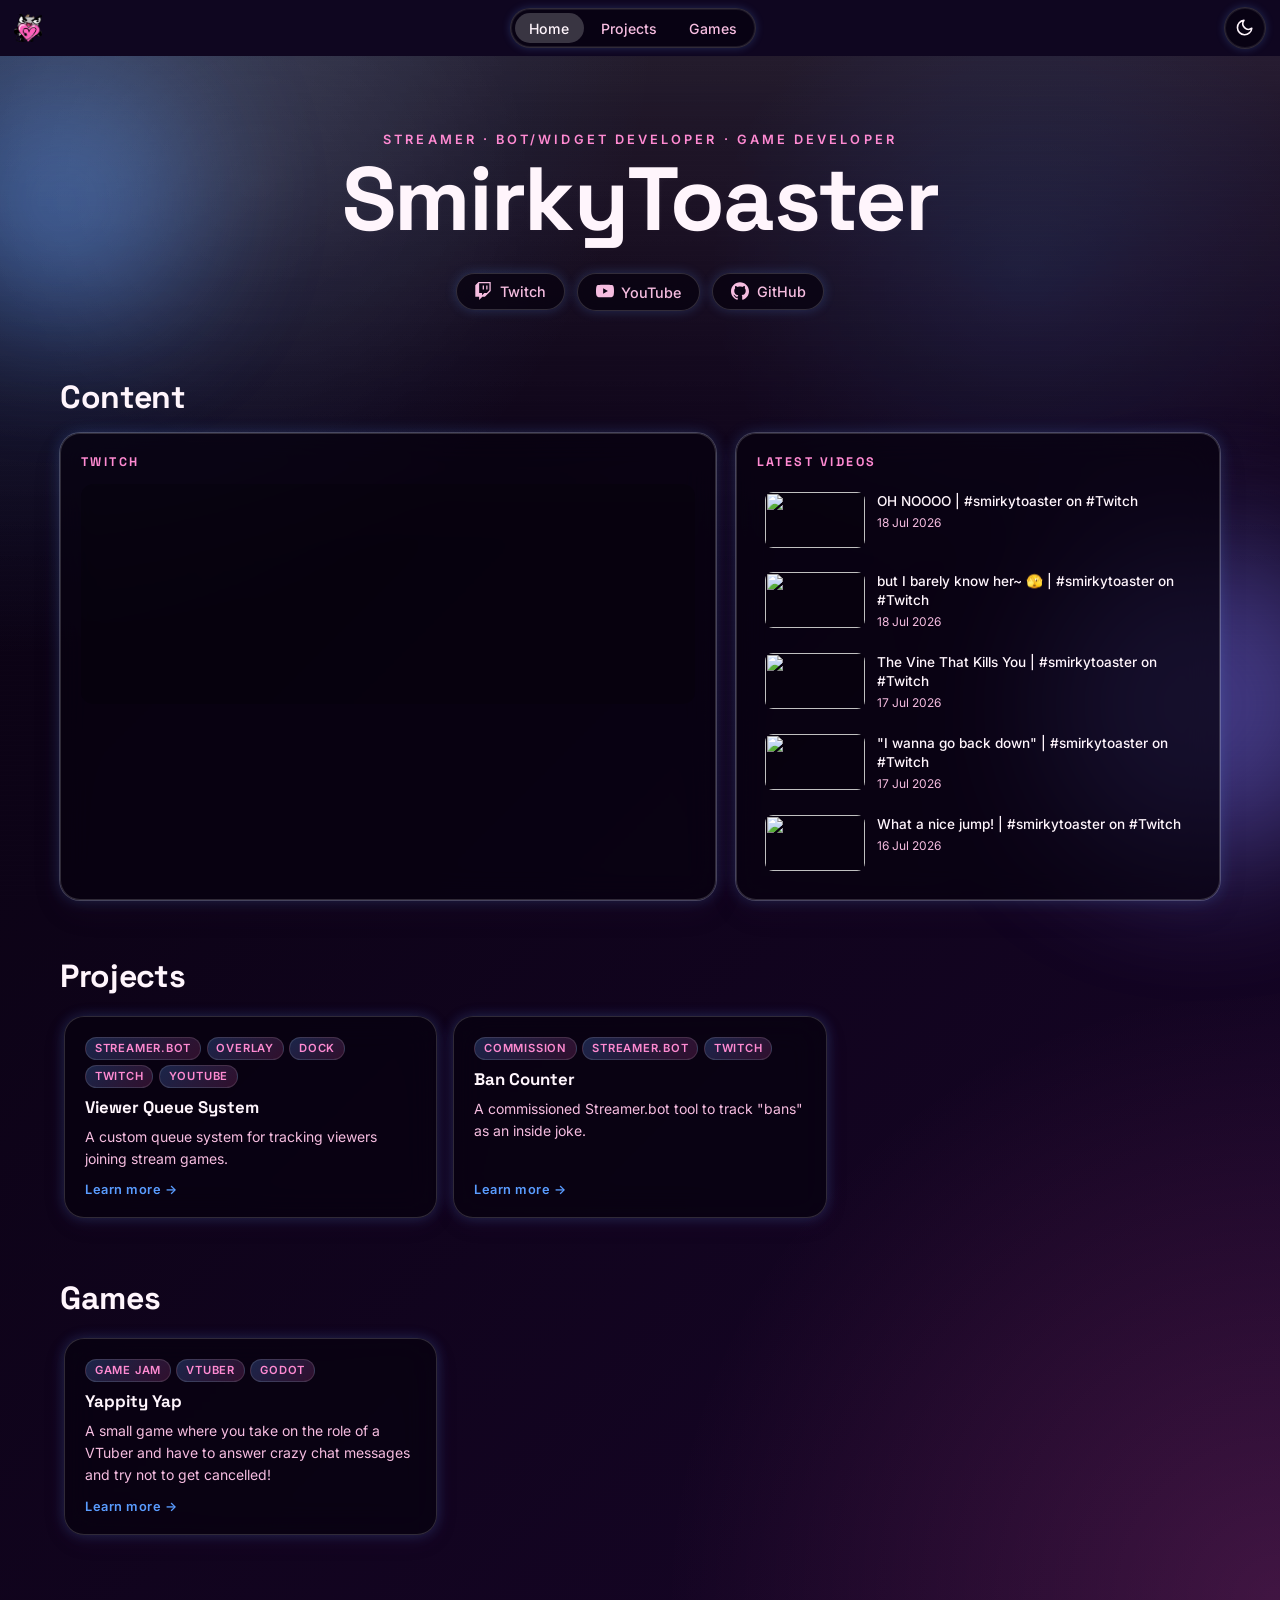
==== commit 6ef2176a: "Fold mobile nav links into the topbar instead of a floating panel Nests #mobile-nav inside <header c" ====
--- a/index.html
+++ b/index.html
@@ -51,13 +51,13 @@
             </svg>
           </button>
         </div>
+
+        <div class="mobile-nav" id="mobile-nav" aria-hidden="true">
+          <a href="./" class="mobile-nav__link is-active" aria-current="page">Home</a>
+          <a href="projects/" class="mobile-nav__link">Projects</a>
+          <a href="games/" class="mobile-nav__link">Games</a>
+        </div>
     </header>
-
-    <div class="mobile-nav" id="mobile-nav" aria-hidden="true">
-        <a href="./" class="mobile-nav__link is-active" aria-current="page">Home</a>
-        <a href="projects/" class="mobile-nav__link">Projects</a>
-        <a href="games/" class="mobile-nav__link">Games</a>
-    </div>
 
     <div class="stage">
       <main>
--- a/styles.css
+++ b/styles.css
@@ -10,7 +10,6 @@
   --accent-3: #5a9cff;
   --border: rgba(70, 49, 88, 0.24);
   --shadow: rgba(90, 156, 255, 0.2);
-  --status-shadow: rgba(90, 156, 255, 0.14);
   --card-shadow: rgba(90, 156, 255, 0.12);
   --panel-shadow: rgba(90, 156, 255, 0.08);
   --surface: linear-gradient(135deg, rgba(255, 248, 252, 0.78), rgba(240, 232, 248, 0.62));
@@ -21,13 +20,14 @@
   --glow-b: rgba(110, 174, 233, 0.16);
   --grid-glow: rgba(255, 255, 255, 0.34);
   --scanline-opacity: 0.12;
-  --screen-frame: rgba(255, 255, 255, 0.18);
+  --topbar-solid: #f3ecf8;
 }
 
 :root {
   --safe-top: env(safe-area-inset-top, 0px);
   --safe-left: env(safe-area-inset-left, 0px);
   --safe-right: env(safe-area-inset-right, 0px);
+  --topbar-height: calc(56px + var(--safe-top));
 }
 
 body[data-theme="dark"] {
@@ -41,9 +41,7 @@
   --accent-3: #7f7dff;
   --border: rgba(255, 255, 255, 0.16);
   --shadow: rgba(90, 156, 255, 0.24);
-  --status-shadow: rgba(90, 156, 255, 0.24);
   --card-shadow: rgba(90, 156, 255, 0.24);
-  --panel-shadow: rgba(90, 156, 255, 0.08);
   --surface: rgba(8, 2, 15, 0.74);
   --surface-strong: linear-gradient(180deg, rgba(10, 3, 18, 0.92), rgba(8, 2, 15, 0.84));
   --panel-bg: linear-gradient(135deg, rgba(90, 156, 255, 0.24), rgba(255, 94, 188, 0.16));
@@ -52,7 +50,7 @@
   --glow-b: rgba(255, 94, 188, 0.18);
   --grid-glow: rgba(255, 255, 255, 0.12);
   --scanline-opacity: 0.22;
-  --screen-frame: rgba(255, 255, 255, 0.08);
+  --topbar-solid: #0f0620;
 }
 
 * {
@@ -61,6 +59,15 @@
 
 html {
   scroll-behavior: smooth;
+  /* Matches --topbar-solid exactly, so the overscroll gap blends
+     into the navbar instead of showing a seam; --topbar-solid is
+     scoped to body[data-theme] and can't cascade upward, so the
+     dark value is mirrored here. */
+  background-color: #f3ecf8;
+}
+
+html:has(body[data-theme="dark"]) {
+  background-color: #0f0620;
 }
 
 body {
@@ -72,6 +79,7 @@
     radial-gradient(circle at top left, var(--glow-a), transparent 32%),
     radial-gradient(circle at bottom right, var(--glow-b), transparent 30%),
     linear-gradient(135deg, var(--bg), var(--bg-2));
+  background-color: var(--bg);
   overflow-x: hidden;
   text-shadow: 0 0 8px rgba(255, 255, 255, 0.03);
 }
@@ -140,6 +148,7 @@
 
 .topbar {
   display: flex;
+  flex-wrap: wrap;
   align-items: center;
   justify-content: space-between;
 
@@ -149,25 +158,17 @@
   padding-right: calc(var(--safe-right) + 0.85rem);
   padding-bottom: 0.4rem;
 
-  /* Height includes safe area */
-  height: calc(56px + var(--safe-top));
-
-  /* Glass effect */
-  backdrop-filter: blur(14px);
-  -webkit-backdrop-filter: blur(14px);
-  background: rgba(255, 255, 255, 0.45);
+  /* min-height (not height) so the mobile nav links can grow the header
+     in place when expanded, instead of needing a separate floating panel. */
+  min-height: var(--topbar-height);
+
+  /* Solid (not translucent) so Safari's edge-sampling tints its own
+     chrome to this exact color instead of blurring through content. */
+  background: var(--topbar-solid);
 
   position: sticky;
   top: 0;
   z-index: 50;
-}
-
-body[data-theme="dark"] .topbar {
-  background: var(--surface);
-}
-
-.topbar::before {
-  content: none;
 }
 
 .topbar-actions {
@@ -184,7 +185,7 @@
 body[data-theme="dark"] .topbar-actions {
   border-color: var(--border);
   background: var(--surface);
-  box-shadow: inset 0 0 0 1px rgba(255, 255, 255, 0.08), 0 2px 10px var(--card-shadow);
+  box-shadow: inset 0 0 0 1px rgba(255, 255, 255, 0.08), 0 0 8px var(--card-shadow);
 }
 
 .brand {
@@ -201,21 +202,6 @@
   height: 1.8rem;
   width: auto;
   object-fit: contain;
-}
-
-.status-pill {
-  padding: 0.45rem 0.8rem;
-  border-radius: 999px;
-  background: rgba(255, 255, 255, 0.32);
-  border: 1px solid rgba(255, 255, 255, 0.58);
-  color: var(--text-soft);
-  font-size: 0.85rem;
-  box-shadow: inset 0 0 8px rgba(255, 255, 255, 0.16), 0 0 8px var(--status-shadow);
-}
-
-body[data-theme="dark"] .status-pill {
-  border-color: rgba(255, 255, 255, 0.52);
-  box-shadow: inset 0 0 9px rgba(255, 255, 255, 0.14), 0 0 9px var(--status-shadow);
 }
 
 .theme-toggle {
@@ -274,22 +260,6 @@
   transform: scale(1) rotate(0deg);
 }
 
-.hero {
-  display: grid;
-  grid-template-columns: 1.02fr 0.98fr;
-  gap: 2rem;
-  align-items: center;
-  min-height: calc(100vh - 8rem);
-  padding: 2.5rem 0 0;
-}
-
-.hero-copy h1 {
-  margin: 0.4rem 0 1rem;
-  font-family: "Space Grotesk", sans-serif;
-  font-size: clamp(2.3rem, 4vw, 4.2rem);
-  line-height: 1.05;
-}
-
 .eyebrow {
   margin: 0;
   color: var(--eyebrow);
@@ -299,87 +269,6 @@
   font-weight: 600;
 }
 
-.subtitle {
-  max-width: 620px;
-  color: var(--text-soft);
-  font-size: 1.05rem;
-  line-height: 1.7;
-  margin: 0;
-}
-
-.preview-card {
-  border: 1px solid rgba(255, 255, 255, 0.34);
-  border-radius: 1.5rem;
-  padding: 1rem;
-  background: var(--surface-strong);
-  box-shadow: 0 0 0 1px rgba(255, 255, 255, 0.38), 0 18px 44px rgba(76, 48, 88, 0.12), 0 0 20px var(--card-shadow);
-  backdrop-filter: blur(20px);
-  position: relative;
-  overflow: hidden;
-}
-
-.preview-card::after {
-  content: "";
-  position: absolute;
-  inset: 0;
-  border-radius: inherit;
-  box-shadow: inset 0 0 0 1px var(--screen-frame);
-  pointer-events: none;
-}
-
-.preview-card::before {
-  content: "";
-  position: absolute;
-  inset: 0;
-  background: linear-gradient(to bottom, rgba(255, 255, 255, 0.04), transparent 20%, transparent 80%, rgba(255, 255, 255, 0.03));
-  pointer-events: none;
-  mix-blend-mode: screen;
-}
-
-.preview-card__header {
-  display: flex;
-  gap: 0.4rem;
-  margin-bottom: 0.9rem;
-}
-
-.dot {
-  width: 0.7rem;
-  height: 0.7rem;
-  border-radius: 50%;
-  background: linear-gradient(135deg, var(--accent), var(--accent-pink));
-}
-
-.preview-card__body {
-  display: grid;
-  gap: 0.8rem;
-}
-
-.panel {
-  border-radius: 1rem;
-  background: var(--panel-bg);
-  border: 1px solid var(--panel-border);
-  min-height: 4.5rem;
-  box-shadow: inset 0 0 14px rgba(255, 255, 255, 0.16), 0 0 10px var(--panel-shadow);
-}
-
-.panel-large {
-  min-height: 7rem;
-}
-
-.panel-row {
-  display: grid;
-  grid-template-columns: repeat(2, minmax(0, 1fr));
-  gap: 0.8rem;
-}
-
-.panel-small {
-  min-height: 4rem;
-}
-
-.panel-wide {
-  min-height: 3.8rem;
-}
-
 @keyframes drift {
   from {
     transform: translate3d(0, 0, 0) scale(1);
@@ -389,20 +278,11 @@
   }
 }
 
-@media (max-width: 820px) {
-  .hero {
-    grid-template-columns: 1fr;
-    gap: 1.4rem;
-    min-height: auto;
-    padding-top: 1.8rem;
-  }
-
-  .preview-card {
-    max-width: 640px;
-  }
-}
-
 @media (max-width: 560px) {
+  body {
+    --topbar-height: calc(64px + var(--safe-top));
+  }
+
   .stage {
     padding: 1rem 0.9rem 2rem;
   }
@@ -412,33 +292,13 @@
     padding-left: calc(var(--safe-left) + 0.85rem);
     padding-right: calc(var(--safe-right) + 0.85rem);
     padding-bottom: 0.8rem;
-    height: calc(64px + var(--safe-top));
-  }
-
-  body .mobile-nav {
-    margin-left: 0.9rem;
-    margin-right: 0.9rem;
+    min-height: var(--topbar-height);
   }
 
   .brand {
     font-size: 0.82rem;
   }
 
-  .status-pill {
-    font-size: 0.75rem;
-  }
-
-  .hero-copy h1 {
-    font-size: 2rem;
-  }
-
-  .subtitle {
-    font-size: 0.95rem;
-  }
-
-  .preview-card {
-    padding: 0.8rem;
-  }
 }
 
 /* ════════════════════════════════════════════════════════════════════════════
@@ -459,7 +319,7 @@
 body[data-theme="dark"] .topbar-nav {
   border-color: var(--border);
   background: var(--surface);
-  box-shadow: inset 0 0 0 1px rgba(255, 255, 255, 0.08), 0 2px 10px var(--card-shadow);
+  box-shadow: inset 0 0 0 1px rgba(255, 255, 255, 0.08), 0 0 8px var(--card-shadow);
 }
 
 .nav-link {
@@ -488,11 +348,6 @@
 
 body[data-theme="dark"] .nav-link.is-active {
   background: rgba(255, 255, 255, 0.2);
-}
-
-a.brand {
-  text-decoration: none;
-  color: var(--text);
 }
 
 /* Hamburger — hidden on desktop */
@@ -542,25 +397,24 @@
   transform: translateY(-0.4rem) rotate(-45deg);
 }
 
-/* Mobile nav dropdown */
+/* Mobile nav links — lives inside the topbar itself (as a wrapped flex
+   child) so opening it grows the sticky header in place, on the header's
+   own solid background, rather than floating as a separate panel that has
+   to track the header's height via a synced offset. */
 .mobile-nav {
   display: none;
+  flex-basis: 100%;
+  width: 100%;
   flex-direction: column;
   margin-top: 0;
-  margin-left: 1.25rem;
-  margin-right: 1.25rem;
   padding: 0;
-  border: 1px solid var(--border);
-  border-radius: 1rem;
-  backdrop-filter: blur(18px);
-  background: var(--surface);
-  box-shadow: 0 12px 32px rgba(79, 48, 92, 0.1), 0 0 18px var(--shadow);
+  border-top: 1px solid transparent;
   overflow: hidden;
   max-height: 0;
   opacity: 0;
   transform: translateY(-0.35rem);
   pointer-events: none;
-  transition: max-height 260ms ease, opacity 180ms ease, transform 220ms ease, margin-top 220ms ease, padding 220ms ease;
+  transition: max-height 260ms ease, opacity 180ms ease, transform 220ms ease, margin-top 220ms ease, padding 220ms ease, border-color 220ms ease;
 }
 
 .mobile-nav.is-open {
@@ -568,8 +422,10 @@
   opacity: 1;
   transform: translateY(0);
   pointer-events: auto;
-  margin-top: 0.5rem;
-  padding: 0.5rem;
+  margin-top: 0.6rem;
+  padding-top: 0.6rem;
+  padding-bottom: 0.4rem;
+  border-top-color: var(--border);
 }
 
 .mobile-nav__link {
@@ -914,10 +770,6 @@
   color: var(--text);
   border-color: color-mix(in srgb, var(--accent) 45%, var(--border));
   background: linear-gradient(135deg, color-mix(in srgb, var(--accent) 26%, transparent), color-mix(in srgb, var(--accent-pink) 20%, transparent));
-}
-
-.import-code-wrap {
-  margin-top: 1rem;
 }
 
 .import-code-head {
@@ -1248,6 +1100,7 @@
   border: 1px solid rgba(255, 255, 255, 0.08);
   background: rgba(255, 255, 255, 0.025);
   box-shadow: none;
+  position: relative;
 }
 
 .game-carousel__image {
@@ -1285,17 +1138,6 @@
   outline-offset: 2px;
 }
 
-.game-carousel__slide::before {
-  content: "";
-  position: absolute;
-  inset: 0;
-  pointer-events: none;
-}
-
-.game-carousel__slide {
-  position: relative;
-}
-
 @media (max-width: 720px) {
   .carousel-btn--prev { left: 0.25rem; }
   .carousel-btn--next { right: 0.25rem; }
@@ -1355,6 +1197,22 @@
   .card-grid {
     grid-template-columns: repeat(2, 1fr);
   }
+
+  .section {
+    padding: 1.5rem 0 1rem;
+  }
+
+  #content.section {
+    padding-top: 1rem;
+  }
+
+  .page-hero {
+    padding: 2rem 0 1.25rem;
+  }
+
+  .hero {
+    padding: 2rem 0.5rem;
+  }
 }
 
 @media (max-width: 620px) {
@@ -1379,10 +1237,6 @@
     display: flex;
   }
 
-  .hero {
-    padding: 2.75rem 0.5rem;
-  }
-
   .hero-name {
     font-size: 2.6rem;
   }
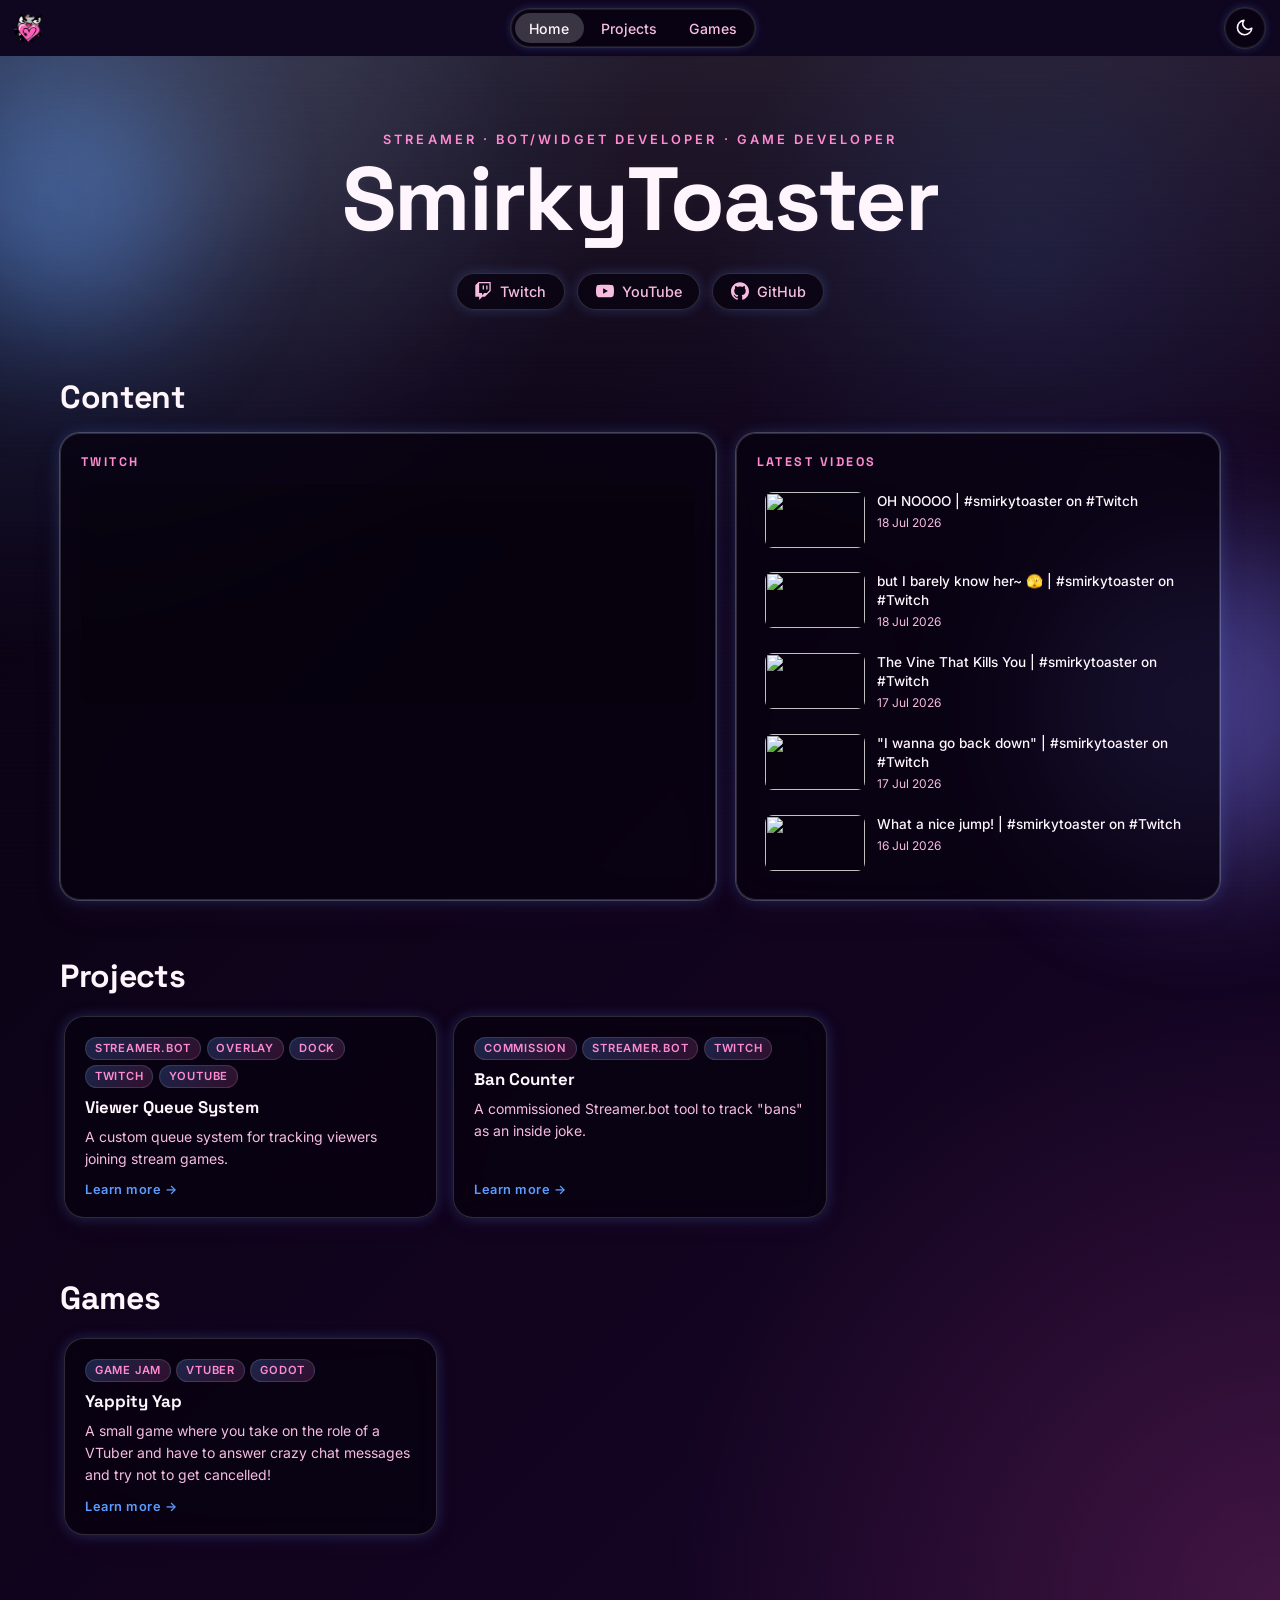
==== commit 5b7c73d4: "Match Safari toolbar color to the active theme No page set a theme-color meta tag, so iOS Safari's t" ====
--- a/index.html
+++ b/index.html
@@ -3,6 +3,7 @@
   <head>
     <meta charset="UTF-8" />
     <meta name="viewport" content="width=device-width, initial-scale=1.0, viewport-fit=cover" />
+    <meta name="theme-color" content="#0f0620" />
     <title>SmirkyToaster</title>
     <meta
       name="description"
--- a/styles.css
+++ b/styles.css
@@ -148,7 +148,6 @@
 
 .topbar {
   display: flex;
-  flex-wrap: wrap;
   align-items: center;
   justify-content: space-between;
 
@@ -158,9 +157,8 @@
   padding-right: calc(var(--safe-right) + 0.85rem);
   padding-bottom: 0.4rem;
 
-  /* min-height (not height) so the mobile nav links can grow the header
-     in place when expanded, instead of needing a separate floating panel. */
-  min-height: var(--topbar-height);
+  /* Height includes safe area */
+  height: var(--topbar-height);
 
   /* Solid (not translucent) so Safari's edge-sampling tints its own
      chrome to this exact color instead of blurring through content. */
@@ -292,7 +290,7 @@
     padding-left: calc(var(--safe-left) + 0.85rem);
     padding-right: calc(var(--safe-right) + 0.85rem);
     padding-bottom: 0.8rem;
-    min-height: var(--topbar-height);
+    height: var(--topbar-height);
   }
 
   .brand {
@@ -397,35 +395,37 @@
   transform: translateY(-0.4rem) rotate(-45deg);
 }
 
-/* Mobile nav links — lives inside the topbar itself (as a wrapped flex
-   child) so opening it grows the sticky header in place, on the header's
-   own solid background, rather than floating as a separate panel that has
-   to track the header's height via a synced offset. */
+/* Mobile nav links — fixed directly below the sticky topbar, on the
+   header's own solid background, so it reads as part of the header
+   without pushing page content down when it opens. Animates only
+   transform/opacity/visibility (compositor-only, no layout) instead of
+   max-height, which was forcing a full-page reflow on every frame and
+   showing up as jank on lower-end phones. */
 .mobile-nav {
   display: none;
-  flex-basis: 100%;
-  width: 100%;
+  position: fixed;
+  top: var(--topbar-height);
+  left: 0;
+  right: 0;
+  z-index: 49;
   flex-direction: column;
-  margin-top: 0;
-  padding: 0;
-  border-top: 1px solid transparent;
-  overflow: hidden;
-  max-height: 0;
+  padding: 0.6rem calc(var(--safe-right) + 0.85rem) 0.6rem calc(var(--safe-left) + 0.85rem);
+  background: var(--topbar-solid);
+  border-top: 1px solid var(--border);
+  box-shadow: 0 16px 32px rgba(0, 0, 0, 0.22);
   opacity: 0;
-  transform: translateY(-0.35rem);
+  transform: translateY(-0.4rem);
+  visibility: hidden;
   pointer-events: none;
-  transition: max-height 260ms ease, opacity 180ms ease, transform 220ms ease, margin-top 220ms ease, padding 220ms ease, border-color 220ms ease;
+  transition: opacity 180ms ease, transform 180ms ease, visibility 0s linear 180ms;
 }
 
 .mobile-nav.is-open {
-  max-height: 15rem;
   opacity: 1;
   transform: translateY(0);
+  visibility: visible;
   pointer-events: auto;
-  margin-top: 0.6rem;
-  padding-top: 0.6rem;
-  padding-bottom: 0.4rem;
-  border-top-color: var(--border);
+  transition: opacity 180ms ease, transform 180ms ease, visibility 0s linear 0s;
 }
 
 .mobile-nav__link {
